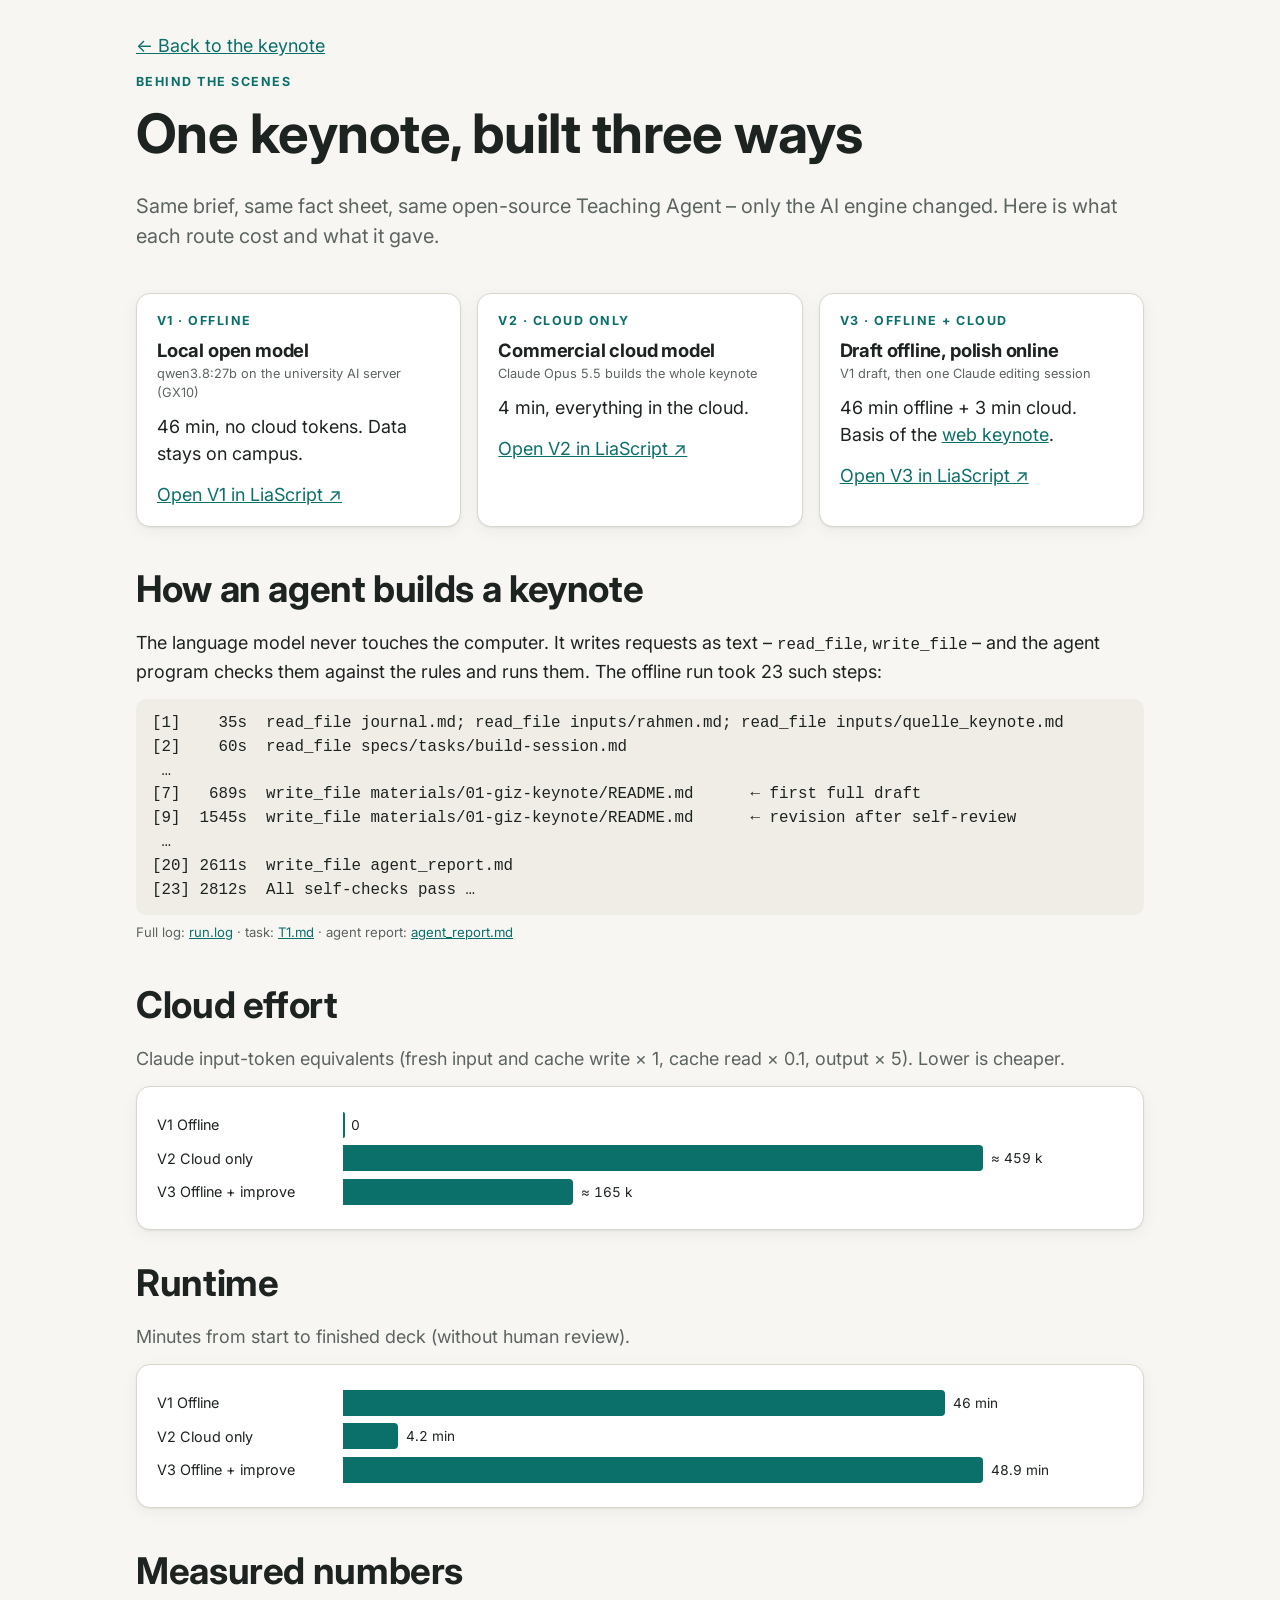
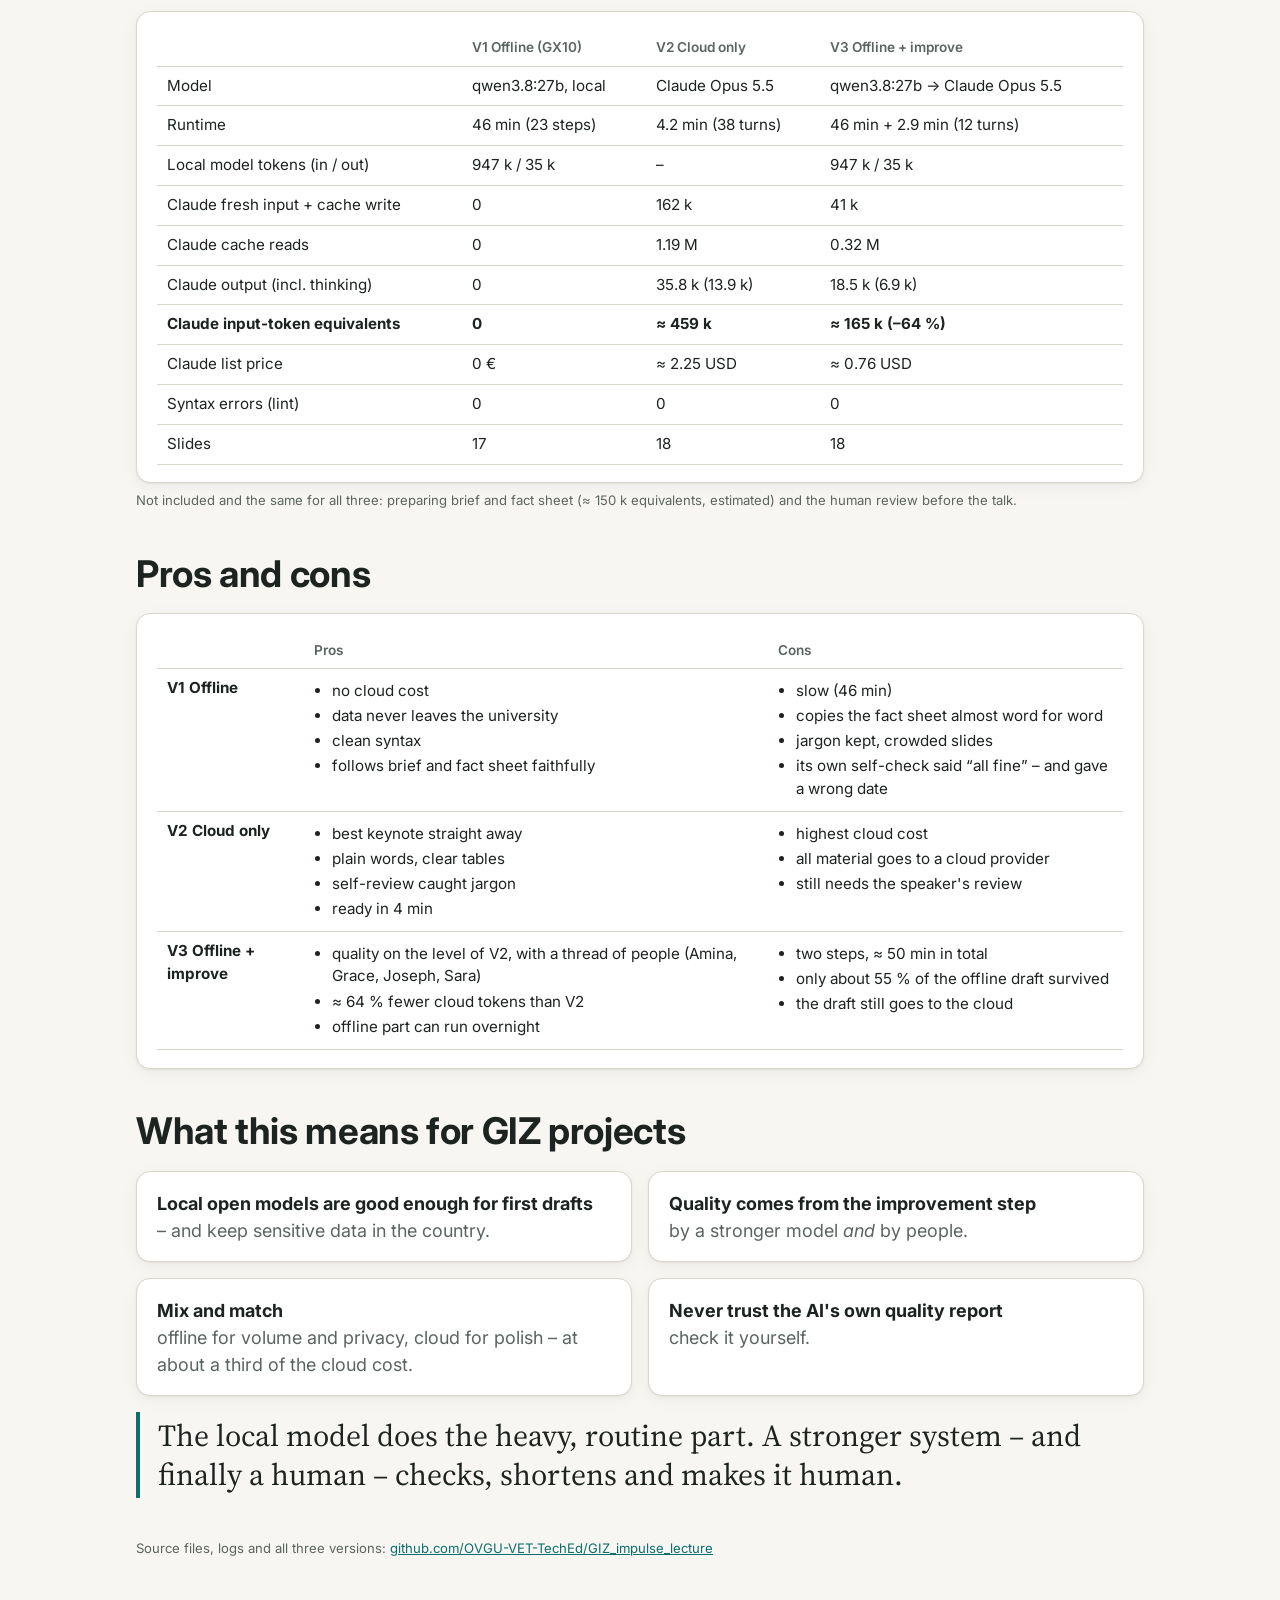
==== behind-the-scenes.html @ a4e30672 "Add interactive web keynote, LiaScript versions and build logs Co-Authored-By: Claude Opus 5.5 <nore" ====
<!doctype html>
<html lang="en">
<head>
<meta charset="utf-8">
<meta name="viewport" content="width=device-width, initial-scale=1">
<title>Keynote Behind the Scenes</title>
<meta name="description" content="One keynote, built three ways: offline on a local AI server, with a cloud AI, and offline plus cloud improvement – runtime, tokens, cost, pros and cons.">
<link rel="preconnect" href="https://fonts.googleapis.com">
<link rel="preconnect" href="https://fonts.gstatic.com" crossorigin>
<link href="https://fonts.googleapis.com/css2?family=Inter:wght@400;600;700;800&family=Source+Serif+4:ital,wght@0,500;1,500&display=swap" rel="stylesheet">
<link rel="stylesheet" href="assets/style.css">
<style>
  .wrap { max-width: 1040px; margin: 0 auto; padding: 32px 16px 64px; }
  section { margin: 2.6rem 0; }
  .routes .card h3 { margin-bottom: .2rem; }
  .routes .tag { font-size: .8rem; color: var(--muted); }
  .chart { position: relative; }
  .chart .bar-row { display: grid; grid-template-columns: 11rem 1fr; align-items: center; gap: .6rem; margin: .45rem 0; }
  .chart .lbl { font-size: .9rem; }
  .chart .track { position: relative; height: 26px; }
  .chart .fill { height: 100%; background: var(--accent); border-radius: 0 4px 4px 0; min-width: 2px; }
  .chart .val { position: absolute; top: 50%; transform: translateY(-50%); font-size: .85rem; font-variant-numeric: tabular-nums; color: var(--fg); white-space: nowrap; }
  .chart .bar-row:hover .fill, .chart .bar-row:focus .fill { filter: brightness(1.15); }
  .chart .bar-row:focus { outline: 2px solid var(--accent); outline-offset: 2px; border-radius: 4px; }
  .tip { position: absolute; pointer-events: none; background: var(--surface); border: 1px solid var(--line); box-shadow: var(--shadow); border-radius: 8px; padding: .4rem .6rem; font-size: .82rem; display: none; z-index: 3; max-width: 260px; }
  @media (max-width: 600px) { .chart .bar-row { grid-template-columns: 1fr; gap: .1rem; } }
  td ul { margin: 0; padding-left: 1.1rem; } td li { margin: .15rem 0; }
  header .row a { font-size: .95rem; }
</style>
</head>
<body>
<div class="wrap">
  <header>
    <p><a href="index.html">← Back to the keynote</a></p>
    <div class="kicker">Behind the scenes</div>
    <h1>One keynote, built three ways</h1>
    <p class="lead">Same brief, same fact sheet, same open-source Teaching Agent – only the AI engine changed. Here is what each route cost and what it gave.</p>
  </header>

  <section class="routes">
    <div class="grid g3">
      <div class="card">
        <div class="kicker">V1 · Offline</div>
        <h3>Local open model</h3>
        <p class="tag">qwen3.8:27b on the university AI server (GX10)</p>
        <p>46 min, no cloud tokens. Data stays on campus.</p>
        <a href="https://liascript.github.io/course/?https://raw.githubusercontent.com/OVGU-VET-TechEd/GIZ_impulse_lecture/main/V1_Offline_GX10/README.md" target="_blank" rel="noopener">Open V1 in LiaScript ↗</a>
      </div>
      <div class="card">
        <div class="kicker">V2 · Cloud only</div>
        <h3>Commercial cloud model</h3>
        <p class="tag">Claude Opus 5.5 builds the whole keynote</p>
        <p>4 min, everything in the cloud.</p>
        <a href="https://liascript.github.io/course/?https://raw.githubusercontent.com/OVGU-VET-TechEd/GIZ_impulse_lecture/main/V2_Claude/README.md" target="_blank" rel="noopener">Open V2 in LiaScript ↗</a>
      </div>
      <div class="card">
        <div class="kicker">V3 · Offline + cloud</div>
        <h3>Draft offline, polish online</h3>
        <p class="tag">V1 draft, then one Claude editing session</p>
        <p>46 min offline + 3 min cloud. Basis of the <a href="index.html">web keynote</a>.</p>
        <a href="https://liascript.github.io/course/?https://raw.githubusercontent.com/OVGU-VET-TechEd/GIZ_impulse_lecture/main/V3_GX10_Claude_improved/README.md" target="_blank" rel="noopener">Open V3 in LiaScript ↗</a>
      </div>
    </div>
  </section>

  <section>
    <h2>How an agent builds a keynote</h2>
    <p>The language model never touches the computer. It writes requests as text – <code>read_file</code>, <code>write_file</code> – and the agent program checks them against the rules and runs them. The offline run took 23 such steps:</p>
    <pre>[1]    35s  read_file journal.md; read_file inputs/rahmen.md; read_file inputs/quelle_keynote.md
[2]    60s  read_file specs/tasks/build-session.md
 …
[7]   689s  write_file materials/01-giz-keynote/README.md      ← first full draft
[9]  1545s  write_file materials/01-giz-keynote/README.md      ← revision after self-review
 …
[20] 2611s  write_file agent_report.md
[23] 2812s  All self-checks pass …</pre>
    <p class="small" style="margin-top:.5rem">Full log: <a href="_gx10/giz-keynote/results/T1/run.log">run.log</a> · task: <a href="_gx10/giz-keynote/tasks/T1.md">T1.md</a> · agent report: <a href="_gx10/giz-keynote/results/T1/agent_report.md">agent_report.md</a></p>
  </section>

  <section>
    <h2>Cloud effort</h2>
    <p class="muted">Claude input-token equivalents (fresh input and cache write × 1, cache read × 0.1, output × 5). Lower is cheaper.</p>
    <div class="chart card" id="c1"></div>
    <h2 style="margin-top:2rem">Runtime</h2>
    <p class="muted">Minutes from start to finished deck (without human review).</p>
    <div class="chart card" id="c2"></div>
  </section>

  <section>
    <h2>Measured numbers</h2>
    <div class="table-wrap card">
      <table>
        <tr><th></th><th>V1 Offline (GX10)</th><th>V2 Cloud only</th><th>V3 Offline + improve</th></tr>
        <tr><td>Model</td><td>qwen3.8:27b, local</td><td>Claude Opus 5.5</td><td>qwen3.8:27b → Claude Opus 5.5</td></tr>
        <tr><td>Runtime</td><td>46 min (23 steps)</td><td>4.2 min (38 turns)</td><td>46 min + 2.9 min (12 turns)</td></tr>
        <tr><td>Local model tokens (in / out)</td><td>947 k / 35 k</td><td>–</td><td>947 k / 35 k</td></tr>
        <tr><td>Claude fresh input + cache write</td><td>0</td><td>162 k</td><td>41 k</td></tr>
        <tr><td>Claude cache reads</td><td>0</td><td>1.19 M</td><td>0.32 M</td></tr>
        <tr><td>Claude output (incl. thinking)</td><td>0</td><td>35.8 k (13.9 k)</td><td>18.5 k (6.9 k)</td></tr>
        <tr><td><b>Claude input-token equivalents</b></td><td><b>0</b></td><td><b>≈ 459 k</b></td><td><b>≈ 165 k (–64 %)</b></td></tr>
        <tr><td>Claude list price</td><td>0 €</td><td>≈ 2.25 USD</td><td>≈ 0.76 USD</td></tr>
        <tr><td>Syntax errors (lint)</td><td>0</td><td>0</td><td>0</td></tr>
        <tr><td>Slides</td><td>17</td><td>18</td><td>18</td></tr>
      </table>
    </div>
    <p class="small" style="margin-top:.5rem">Not included and the same for all three: preparing brief and fact sheet (≈ 150 k equivalents, estimated) and the human review before the talk.</p>
  </section>

  <section>
    <h2>Pros and cons</h2>
    <div class="table-wrap card">
      <table>
        <tr><th></th><th>Pros</th><th>Cons</th></tr>
        <tr><td><b>V1 Offline</b></td>
          <td><ul><li>no cloud cost</li><li>data never leaves the university</li><li>clean syntax</li><li>follows brief and fact sheet faithfully</li></ul></td>
          <td><ul><li>slow (46 min)</li><li>copies the fact sheet almost word for word</li><li>jargon kept, crowded slides</li><li>its own self-check said “all fine” – and gave a wrong date</li></ul></td></tr>
        <tr><td><b>V2 Cloud only</b></td>
          <td><ul><li>best keynote straight away</li><li>plain words, clear tables</li><li>self-review caught jargon</li><li>ready in 4 min</li></ul></td>
          <td><ul><li>highest cloud cost</li><li>all material goes to a cloud provider</li><li>still needs the speaker's review</li></ul></td></tr>
        <tr><td><b>V3 Offline + improve</b></td>
          <td><ul><li>quality on the level of V2, with a thread of people (Amina, Grace, Joseph, Sara)</li><li>≈ 64 % fewer cloud tokens than V2</li><li>offline part can run overnight</li></ul></td>
          <td><ul><li>two steps, ≈ 50 min in total</li><li>only about 55 % of the offline draft survived</li><li>the draft still goes to the cloud</li></ul></td></tr>
      </table>
    </div>
  </section>

  <section>
    <h2>What this means for GIZ projects</h2>
    <div class="grid g2">
      <div class="card"><b>Local open models are good enough for first drafts</b><br><span class="muted">– and keep sensitive data in the country.</span></div>
      <div class="card"><b>Quality comes from the improvement step</b><br><span class="muted">by a stronger model <i>and</i> by people.</span></div>
      <div class="card"><b>Mix and match</b><br><span class="muted">offline for volume and privacy, cloud for polish – at about a third of the cloud cost.</span></div>
      <div class="card"><b>Never trust the AI's own quality report</b><br><span class="muted">check it yourself.</span></div>
    </div>
    <blockquote>The local model does the heavy, routine part. A stronger system – and finally a human – checks, shortens and makes it human.</blockquote>
  </section>

  <p class="small">Source files, logs and all three versions: <a href="https://github.com/OVGU-VET-TechEd/GIZ_impulse_lecture">github.com/OVGU-VET-TechEd/GIZ_impulse_lecture</a></p>
</div>
<div class="tip" id="tip"></div>
<script>
(() => {
  try { const t = localStorage.getItem('giz-theme'); if (t) document.documentElement.dataset.theme = t; } catch {}
  const tip = document.getElementById('tip');
  function chart(el, rows, fmt, unit) {
    const max = Math.max(...rows.map(r => r.v));
    el.innerHTML = rows.map((r, i) => `<div class="bar-row" tabindex="0" data-i="${i}" aria-label="${r.k}: ${fmt(r.v)} ${unit}">
      <div class="lbl">${r.k}</div>
      <div class="track"><div class="fill" style="width:calc(${(r.v / max) * 100}% * .82)"></div><span class="val" style="left:calc(${(r.v / max) * 100}% * .82 + 8px)">${fmt(r.v)}</span></div></div>`).join('');
    el.querySelectorAll('.bar-row').forEach(row => {
      const r = rows[+row.dataset.i];
      const show = e => { tip.innerHTML = `<b>${r.k}</b><br>${fmt(r.v)} ${unit}${r.note ? `<br><span class="muted">${r.note}</span>` : ''}`; tip.style.display = 'block'; const b = (e.clientX ? { x: e.clientX, y: e.clientY } : (() => { const q = row.getBoundingClientRect(); return { x: q.left + 40, y: q.bottom }; })()); tip.style.left = Math.min(b.x + 12, innerWidth - 270) + scrollX + 'px'; tip.style.top = b.y + 14 + scrollY + 'px'; };
      row.addEventListener('mousemove', show); row.addEventListener('focus', show);
      row.addEventListener('mouseleave', () => tip.style.display = 'none'); row.addEventListener('blur', () => tip.style.display = 'none');
    });
  }
  chart(document.getElementById('c1'), [
    { k: 'V1 Offline', v: 0, note: '947 k tokens on the local server – none in the cloud' },
    { k: 'V2 Cloud only', v: 459, note: '≈ 2.25 USD list price' },
    { k: 'V3 Offline + improve', v: 165, note: '≈ 0.76 USD · –64 % vs V2' }
  ], v => v ? `≈ ${v} k` : '0', 'input-token equivalents');
  chart(document.getElementById('c2'), [
    { k: 'V1 Offline', v: 46, note: '23 agent steps on the GX10' },
    { k: 'V2 Cloud only', v: 4.2, note: '38 turns' },
    { k: 'V3 Offline + improve', v: 48.9, note: '46 min offline + 2.9 min cloud' }
  ], v => `${v} min`, '');
})();
</script>
</body>
</html>
---- assets/style.css ----
/* Shared styles – GIZ impulse lecture (index.html, behind-the-scenes.html) */
:root {
  --bg: #f7f6f2;
  --surface: #ffffff;
  --surface-2: #efede6;
  --fg: #1d2321;
  --muted: #5b6461;
  --line: #d9d6cc;
  --accent: #0b6f6a;
  --accent-soft: #d6ebe8;
  --warm: #b4560a;
  --warm-soft: #f6e3d2;
  --good: #2f7d32;
  --bad: #b3261e;
  --shadow: 0 1px 2px rgba(0,0,0,.06), 0 4px 16px rgba(0,0,0,.05);
  --radius: 14px;
  --font: "Inter", system-ui, -apple-system, "Segoe UI", Roboto, sans-serif;
  --serif: "Source Serif 4", Georgia, serif;
  color-scheme: light;
}
@media (prefers-color-scheme: dark) {
  :root:not([data-theme="light"]) {
    --bg: #121615; --surface: #1b201f; --surface-2: #232a28; --fg: #e8ece9; --muted: #9aa5a1;
    --line: #333c39; --accent: #4fbdb5; --accent-soft: #19403d; --warm: #f0a35e; --warm-soft: #46301c;
    --good: #7cc47f; --bad: #f2867c; --shadow: 0 1px 2px rgba(0,0,0,.4); color-scheme: dark;
  }
}
:root[data-theme="dark"] {
  --bg: #121615; --surface: #1b201f; --surface-2: #232a28; --fg: #e8ece9; --muted: #9aa5a1;
  --line: #333c39; --accent: #4fbdb5; --accent-soft: #19403d; --warm: #f0a35e; --warm-soft: #46301c;
  --good: #7cc47f; --bad: #f2867c; --shadow: 0 1px 2px rgba(0,0,0,.4); color-scheme: dark;
}

* { box-sizing: border-box; }
html, body { margin: 0; height: 100%; }
body { background: var(--bg); color: var(--fg); font-family: var(--font); font-size: 18px; line-height: 1.5; }
a { color: var(--accent); }
h1, h2, h3 { line-height: 1.15; margin: 0 0 .5em; letter-spacing: -.01em; }
h1 { font-size: clamp(2rem, 5vw, 3.4rem); }
h2 { font-size: clamp(1.5rem, 3.4vw, 2.3rem); }
h3 { font-size: 1.15rem; }
p { margin: 0 0 .8em; }
small, .small { font-size: .82rem; color: var(--muted); }
.kicker { text-transform: uppercase; letter-spacing: .12em; font-size: .78rem; font-weight: 700; color: var(--accent); margin-bottom: .6rem; }
.lead { font-size: 1.25rem; color: var(--muted); }
blockquote, .quote { font-family: var(--serif); font-size: clamp(1.3rem, 2.6vw, 1.9rem); line-height: 1.3; border-left: 4px solid var(--accent); margin: 1rem 0; padding: .2rem 0 .2rem 1.1rem; }
.card { background: var(--surface); border: 1px solid var(--line); border-radius: var(--radius); padding: 1.1rem 1.25rem; box-shadow: var(--shadow); }
.grid { display: grid; gap: 1rem; }
.g2 { grid-template-columns: repeat(2, minmax(0,1fr)); }
.g3 { grid-template-columns: repeat(3, minmax(0,1fr)); }
.g4 { grid-template-columns: repeat(4, minmax(0,1fr)); }
@media (max-width: 760px) { .g2, .g3, .g4 { grid-template-columns: minmax(0,1fr); } }
.pill { display: inline-block; padding: .15rem .6rem; border-radius: 99px; background: var(--accent-soft); color: var(--fg); font-size: .85rem; margin: .15rem; }
.pill.warm { background: var(--warm-soft); }
button, .btn { font: inherit; font-size: .95rem; cursor: pointer; border-radius: 10px; border: 1px solid var(--line); background: var(--surface); color: var(--fg); padding: .5rem .9rem; }
button:hover, .btn:hover { border-color: var(--accent); }
button.primary { background: var(--accent); color: #fff; border-color: var(--accent); }
:root[data-theme="dark"] button.primary { color: #0d1211; }
@media (prefers-color-scheme: dark) { :root:not([data-theme="light"]) button.primary { color: #0d1211; } }
button[aria-pressed="true"] { background: var(--accent-soft); border-color: var(--accent); }
button:focus-visible, a:focus-visible, textarea:focus-visible { outline: 3px solid var(--accent); outline-offset: 2px; }
table { border-collapse: collapse; width: 100%; font-size: .95rem; }
th, td { text-align: left; padding: .5rem .6rem; border-bottom: 1px solid var(--line); vertical-align: top; }
th { color: var(--muted); font-weight: 600; font-size: .85rem; }
.table-wrap { overflow-x: auto; }
textarea { width: 100%; font: inherit; font-size: .95rem; background: var(--surface); color: var(--fg); border: 1px solid var(--line); border-radius: 10px; padding: .7rem; }
.muted { color: var(--muted); }
.good { color: var(--good); } .bad { color: var(--bad); }
.row { display: flex; flex-wrap: wrap; gap: .5rem; align-items: center; }
code, pre { font-family: ui-monospace, "SF Mono", Menlo, Consolas, monospace; font-size: .88em; }
pre { background: var(--surface-2); border-radius: 10px; padding: .8rem 1rem; overflow-x: auto; margin: 0; }
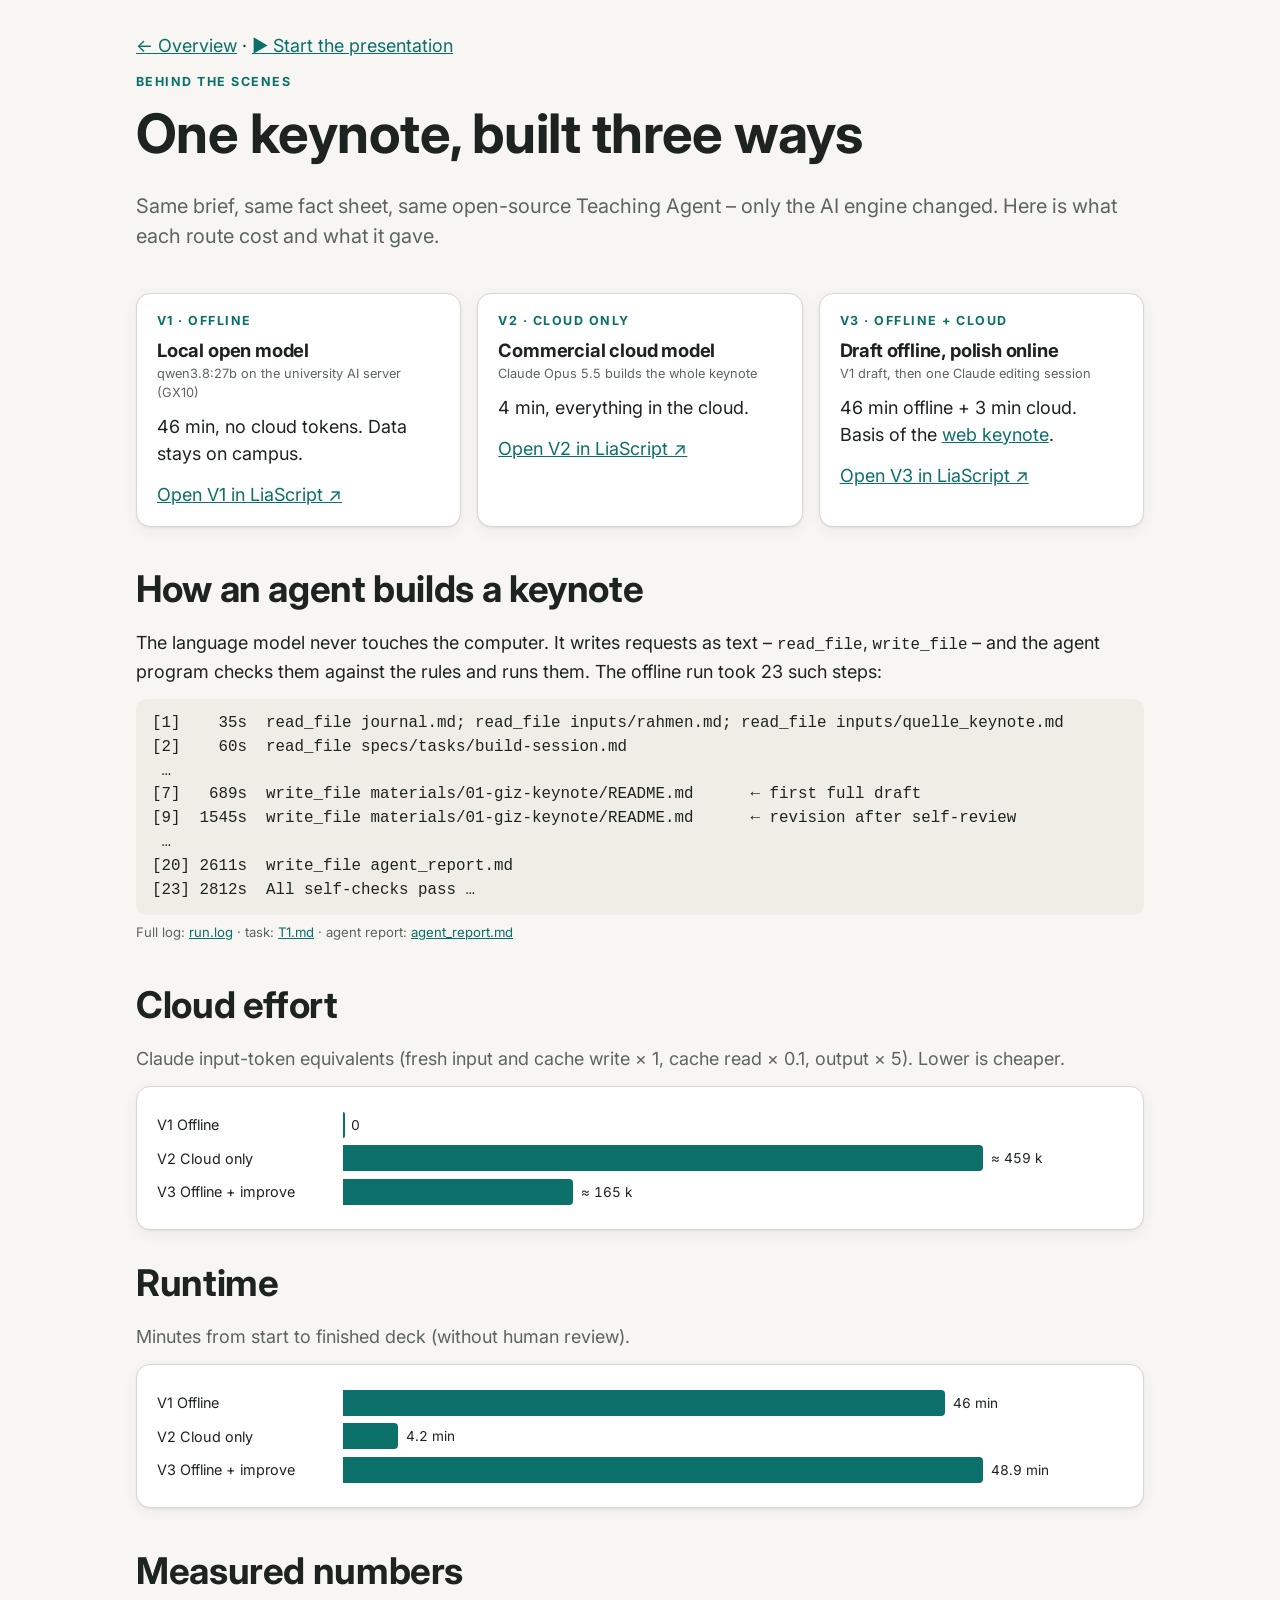
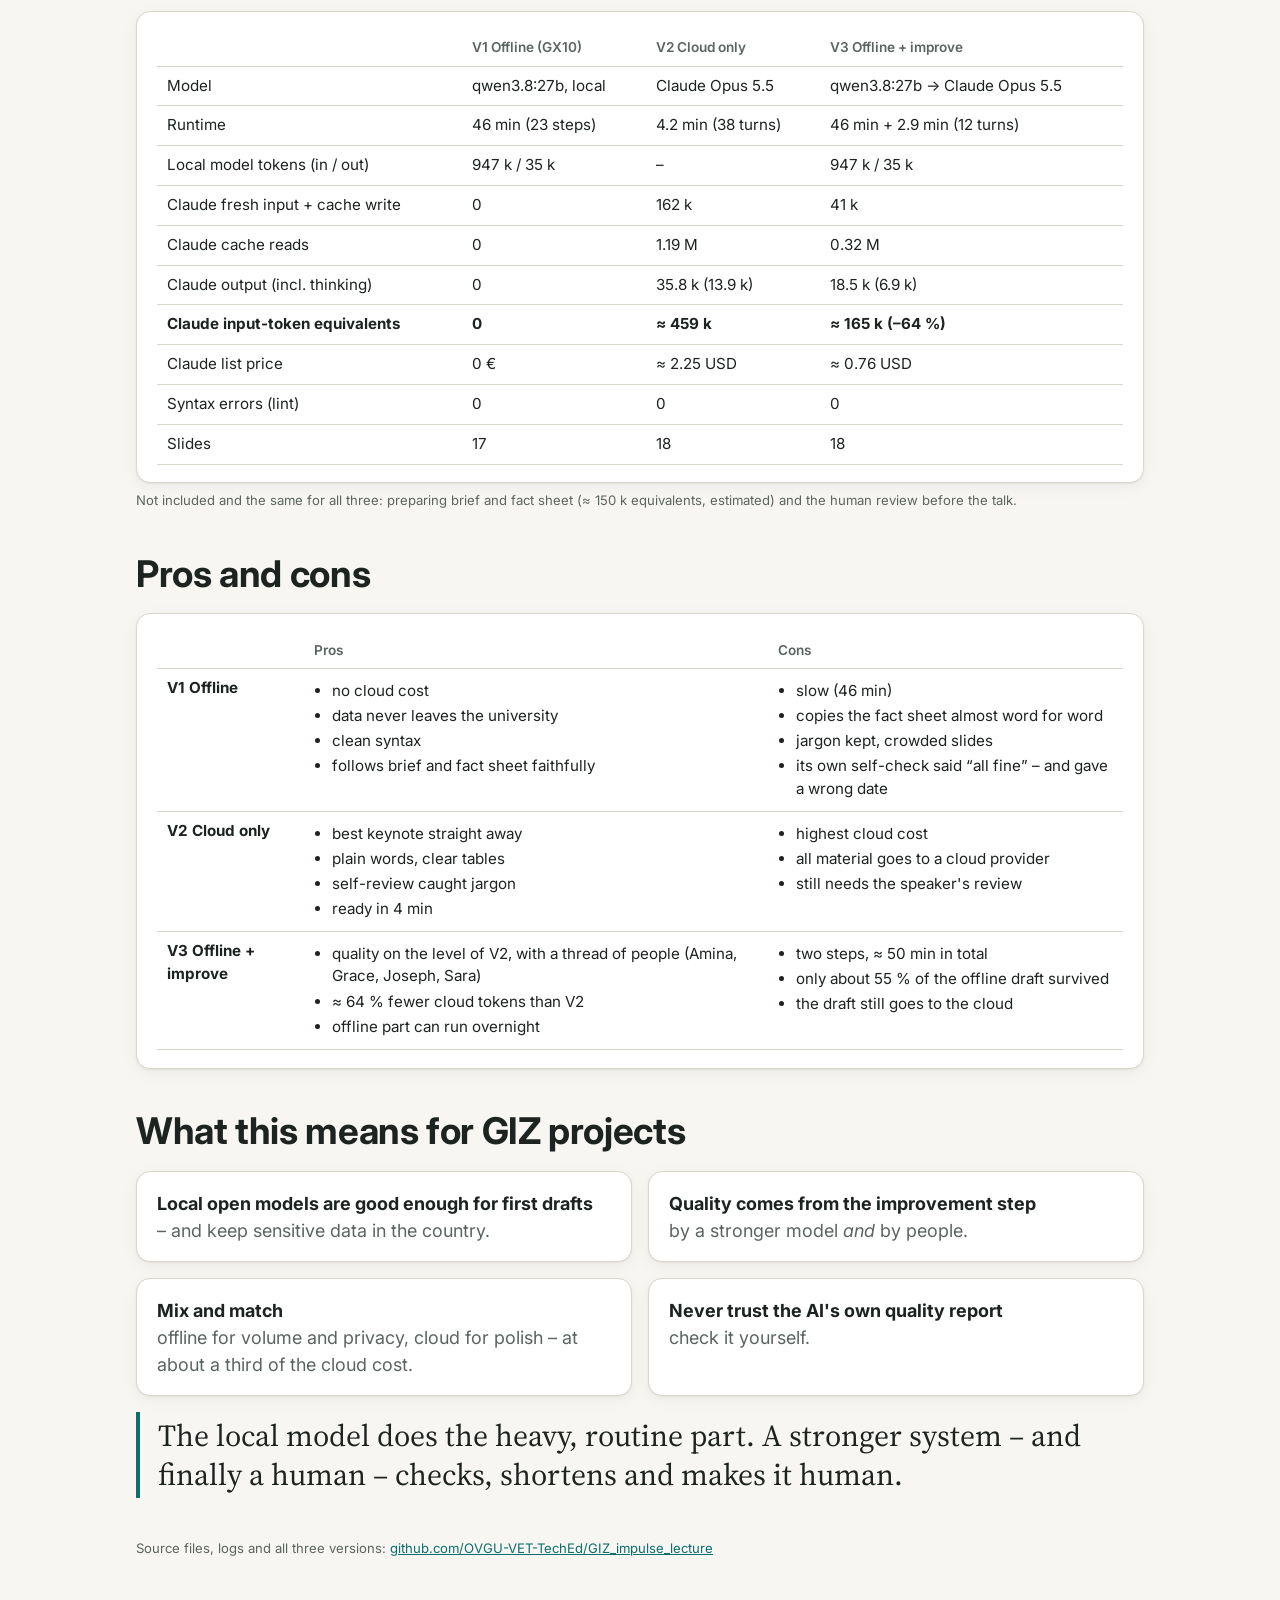
==== commit ef721683: "Add overview start page; move interactive deck to presentation.html Co-Authored-By: Claude Opus 5.5 " ====
--- a/behind-the-scenes.html
+++ b/behind-the-scenes.html
@@ -31,7 +31,7 @@
 <body>
 <div class="wrap">
   <header>
-    <p><a href="index.html">← Back to the keynote</a></p>
+    <p><a href="index.html">← Overview</a> · <a href="presentation.html">▶ Start the presentation</a></p>
     <div class="kicker">Behind the scenes</div>
     <h1>One keynote, built three ways</h1>
     <p class="lead">Same brief, same fact sheet, same open-source Teaching Agent – only the AI engine changed. Here is what each route cost and what it gave.</p>
@@ -57,7 +57,7 @@
         <div class="kicker">V3 · Offline + cloud</div>
         <h3>Draft offline, polish online</h3>
         <p class="tag">V1 draft, then one Claude editing session</p>
-        <p>46 min offline + 3 min cloud. Basis of the <a href="index.html">web keynote</a>.</p>
+        <p>46 min offline + 3 min cloud. Basis of the <a href="presentation.html">web keynote</a>.</p>
         <a href="https://liascript.github.io/course/?https://raw.githubusercontent.com/OVGU-VET-TechEd/GIZ_impulse_lecture/main/V3_GX10_Claude_improved/README.md" target="_blank" rel="noopener">Open V3 in LiaScript ↗</a>
       </div>
     </div>
